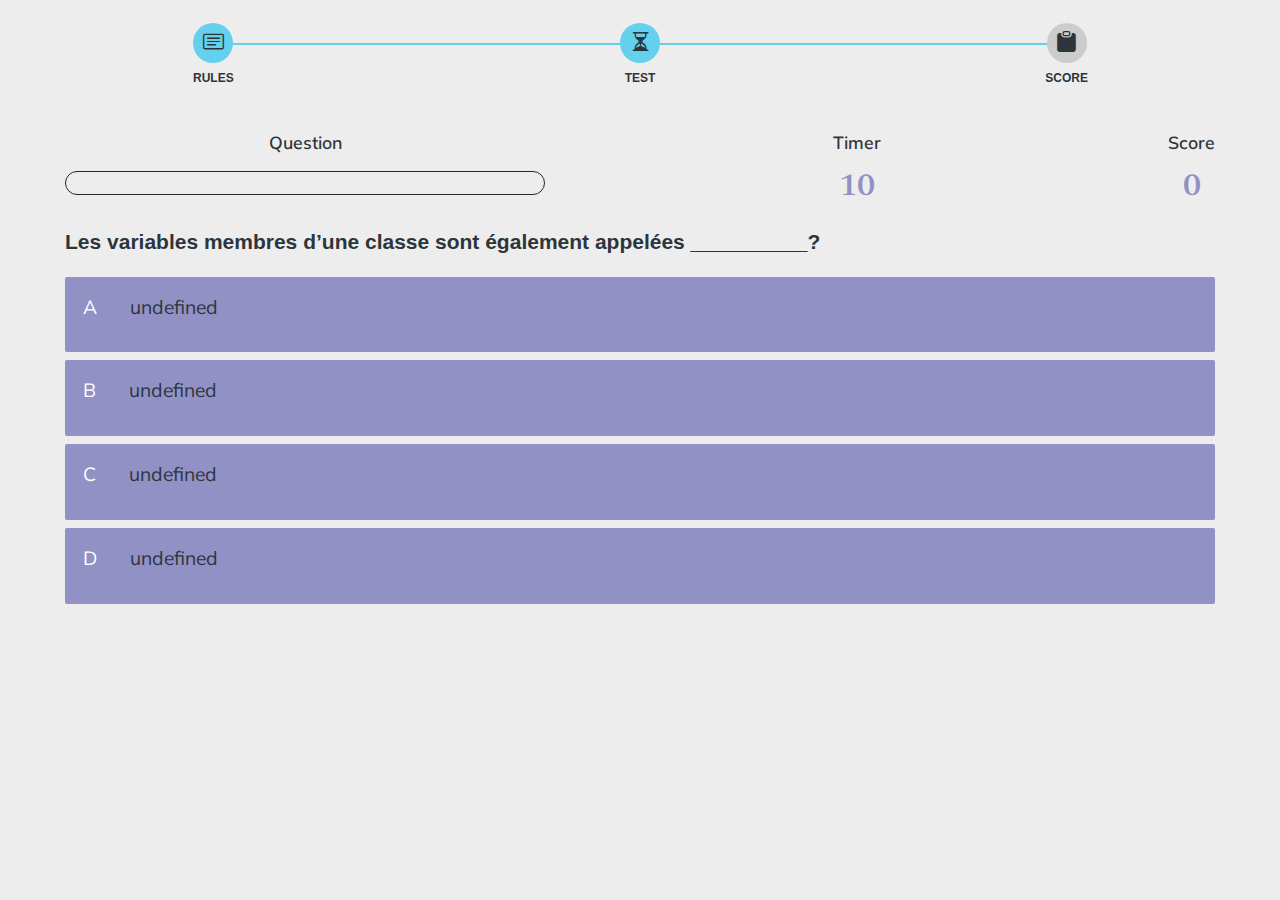
==== quizz.html @ 4777bb87 "added a timer countdown" ====
<!DOCTYPE html>
<html lang="en">
    <head>
        <meta charset="utf-8" />
        <meta name="viewport" content="width=device-width, initial-scale=1, shrink-to-fit=no" />
        <meta name="description" content="" />
        <meta name="author" content="" />
        <title>PHP | TEST</title>
    <!-- ================== BEGIN core-css ================== -->
    <link href="https://fonts.googleapis.com/css2?family=Newsreader:ital,wght@0,600;1,600&amp;display=swap" rel="stylesheet" />
    <link href="https://fonts.googleapis.com/css2?family=Mulish:ital,wght@0,300;0,500;0,600;0,700;1,300;1,500;1,600;1,700&amp;display=swap" rel="stylesheet" />
    <link href="https://cdn.jsdelivr.net/npm/bootstrap@5.2.2/dist/css/bootstrap.min.css" rel="stylesheet" integrity="sha384-Zenh87qX5JnK2Jl0vWa8Ck2rdkQ2Bzep5IDxbcnCeuOxjzrPF/et3URy9Bv1WTRi" crossorigin="anonymous">
    <link href="assets/sass/default/app.min.css" rel="stylesheet" />
    <link rel="stylesheet" href="https://cdn.jsdelivr.net/npm/bootstrap-icons@1.5.0/font/bootstrap-icons.css"/>
    <link href="assets/sass/style.css" rel="stylesheet" />
    <!-- ================== END core-css ================== -->
  </head>
  <body id="landing-body">
    <div class="stepper-wrapper mt-4">
      <div class="stepper-item completed active">
        <div class="step-counter"><i class="bi bi-card-text fs-3"></i></div>
        <div class="step-name">RULES</div>
      </div>
      <div class="stepper-item completed active">
        <div class="step-counter"><i class="bi bi-hourglass-split fs-3"></i></div>
        <div class="step-name">TEST</div>
      </div>
      <div class="stepper-item active">
        <div class="step-counter"><i class="bi bi-clipboard-fill fs-3"></i></div>
        <div class="step-name">SCORE</div>
      </div>
    </div>
      <!-- QUIZZ CONTAINER -->
      <div class="container mt-4">
        <div class="justify-center flex-column">
          <div id="box">
            <div class="box-item">
              <p id ="progressText" class="box-para fw-bold">
                Question
              </p>
              <div id="progressBar">
                <div id="progressBarFull"></div>
              </div>
            </div>
            <div class="box-item">
              <p class="box-para fw-bold">
                Timer
              </p>
              <h1 class="box-text" id="timer">30</h1>
            </div>
            <div class="box-item">
              <p class="box-para fw-bold">
                Score
              </p>
              <h1 class="box-text" id="score">0</h1>
            </div>
          </div>
          <h3 id="question" class="mb-4 mt-3">What iS the answer to this question</h3>
          <div class="option-container">
            <p class="option-letter">A</p>
            <p class="option-text" id="option1" data-correct="false">Choice 1</p>
          </div>
          <div class="option-container">
            <p class="option-letter">B</p>
            <p class="option-text" id="option2" data-correct="false">Choice 2</p>
          </div>
          <div class="option-container">
            <p class="option-letter">C</p>
            <p class="option-text" id="option3" data-correct="false">Choice 3</p>
          </div>
          <div class="option-container">
            <p class="option-letter">D</p>
            <p class="option-text" id="option4" data-correct="false">Choice 4</p>
          </div>
        </div>
      </div>
    </body>
    <!-- ================== BEGIN core-js ================== -->
    <!-- JavaScript Bundle with Popper -->
    <script src="https://cdn.jsdelivr.net/npm/bootstrap@5.2.2/dist/js/bootstrap.bundle.min.js" integrity="sha384-OERcA2EqjJCMA+/3y+gxIOqMEjwtxJY7qPCqsdltbNJuaOe923+mo//f6V8Qbsw3" crossorigin="anonymous"></script>
    <script src="./scripts.js" type="module"></script>
    <script src="./data.js"></script>
    <!-- ================== END core-js ================== -->
</html>
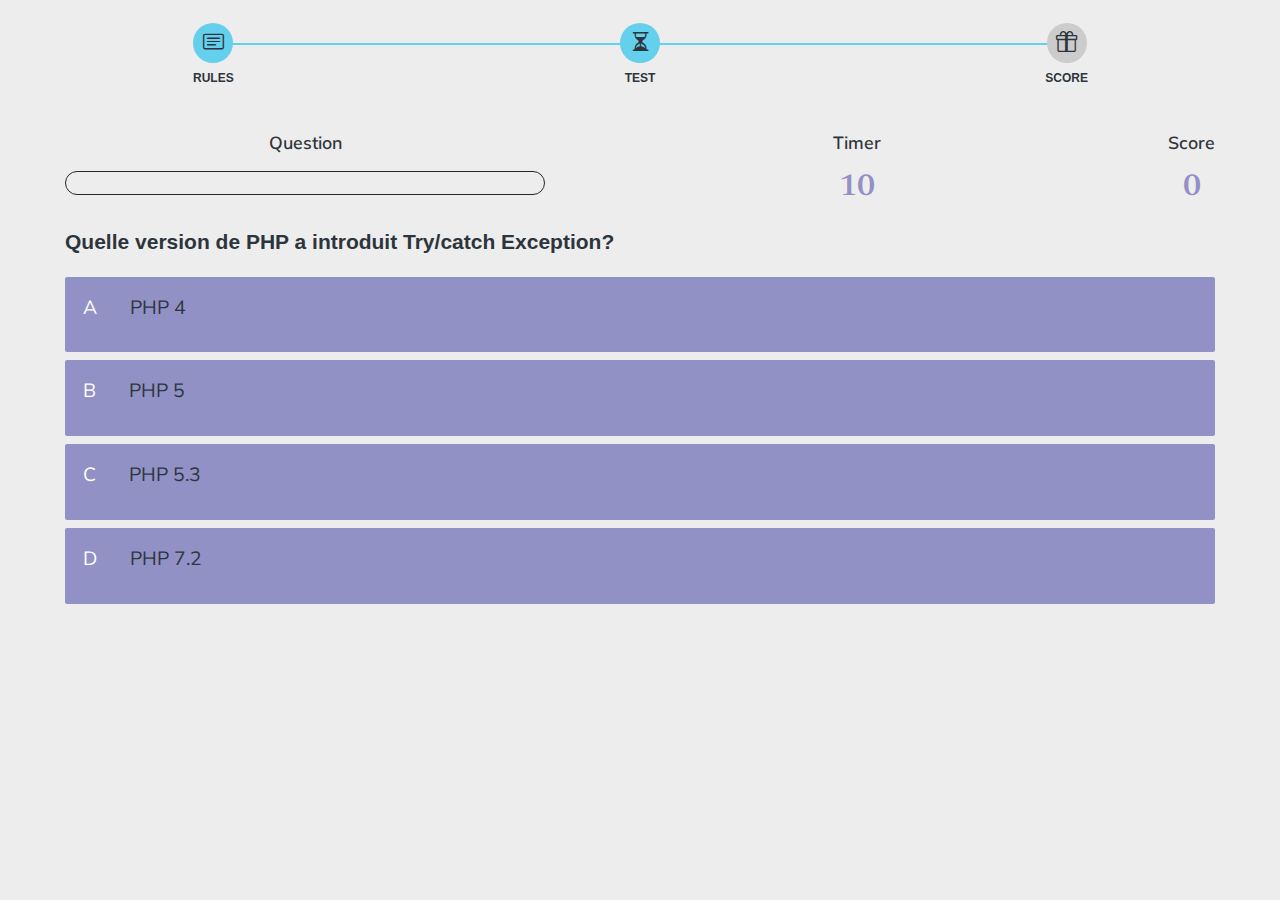
==== commit 9651b6d0: "countdown timer completed" ====
--- a/quizz.html
+++ b/quizz.html
@@ -26,7 +26,7 @@
         <div class="step-name">TEST</div>
       </div>
       <div class="stepper-item active">
-        <div class="step-counter"><i class="bi bi-clipboard-fill fs-3"></i></div>
+        <div class="step-counter"><i class="bi bi-gift fs-3"></i></div>
         <div class="step-name">SCORE</div>
       </div>
     </div>
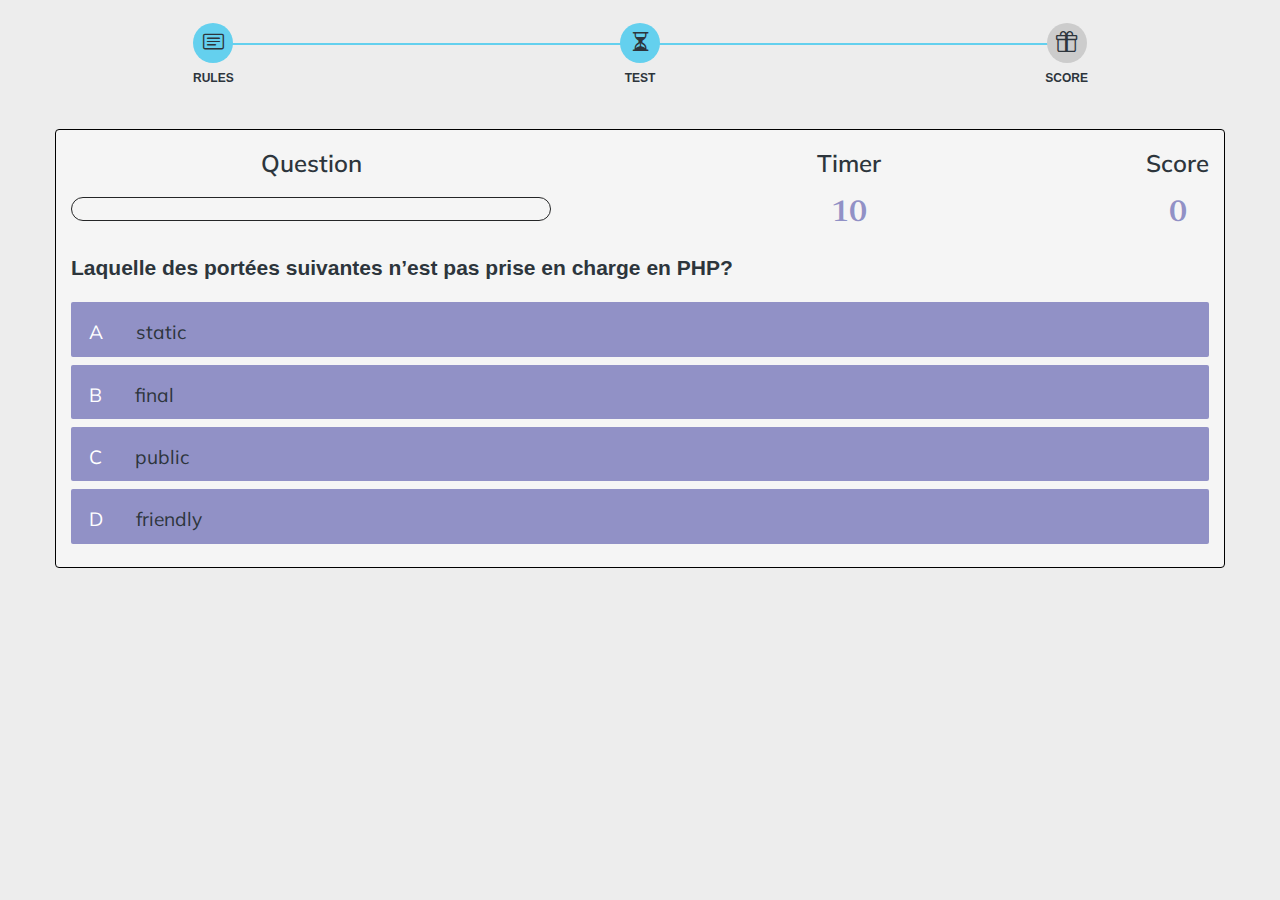
==== commit 675c5afd: "optimized code and added comments to better explain it" ====
--- a/quizz.html
+++ b/quizz.html
@@ -31,7 +31,7 @@
       </div>
     </div>
       <!-- QUIZZ CONTAINER -->
-      <div class="container mt-4">
+      <div class="container mt-4 rounded p-3" style="border: 1px solid black; background-color: whitesmoke;">
         <div class="justify-center flex-column">
           <div id="box">
             <div class="box-item">
@@ -78,7 +78,7 @@
     <!-- ================== BEGIN core-js ================== -->
     <!-- JavaScript Bundle with Popper -->
     <script src="https://cdn.jsdelivr.net/npm/bootstrap@5.2.2/dist/js/bootstrap.bundle.min.js" integrity="sha384-OERcA2EqjJCMA+/3y+gxIOqMEjwtxJY7qPCqsdltbNJuaOe923+mo//f6V8Qbsw3" crossorigin="anonymous"></script>
-    <script src="./scripts.js" type="module"></script>
-    <script src="./data.js"></script>
+    <script src="./assets/js/scripts.js" type="module"></script>
+    <script src="./assets/js/data.js"></script>
     <!-- ================== END core-js ================== -->
 </html>--- a/assets/sass/style.css
+++ b/assets/sass/style.css
@@ -70,6 +70,7 @@
   background: rgb(145, 145, 198);
   font-size: 1.2rem;
   min-width: 4rem;
+  height: 3.4rem;
 }
 .option-container:hover {
   cursor: pointer;
@@ -103,7 +104,7 @@
 
 .box-para {
   text-align: center;
-  font-size: 1.1rem;
+  font-size: 1.5rem;
 }
 
 .box-text {
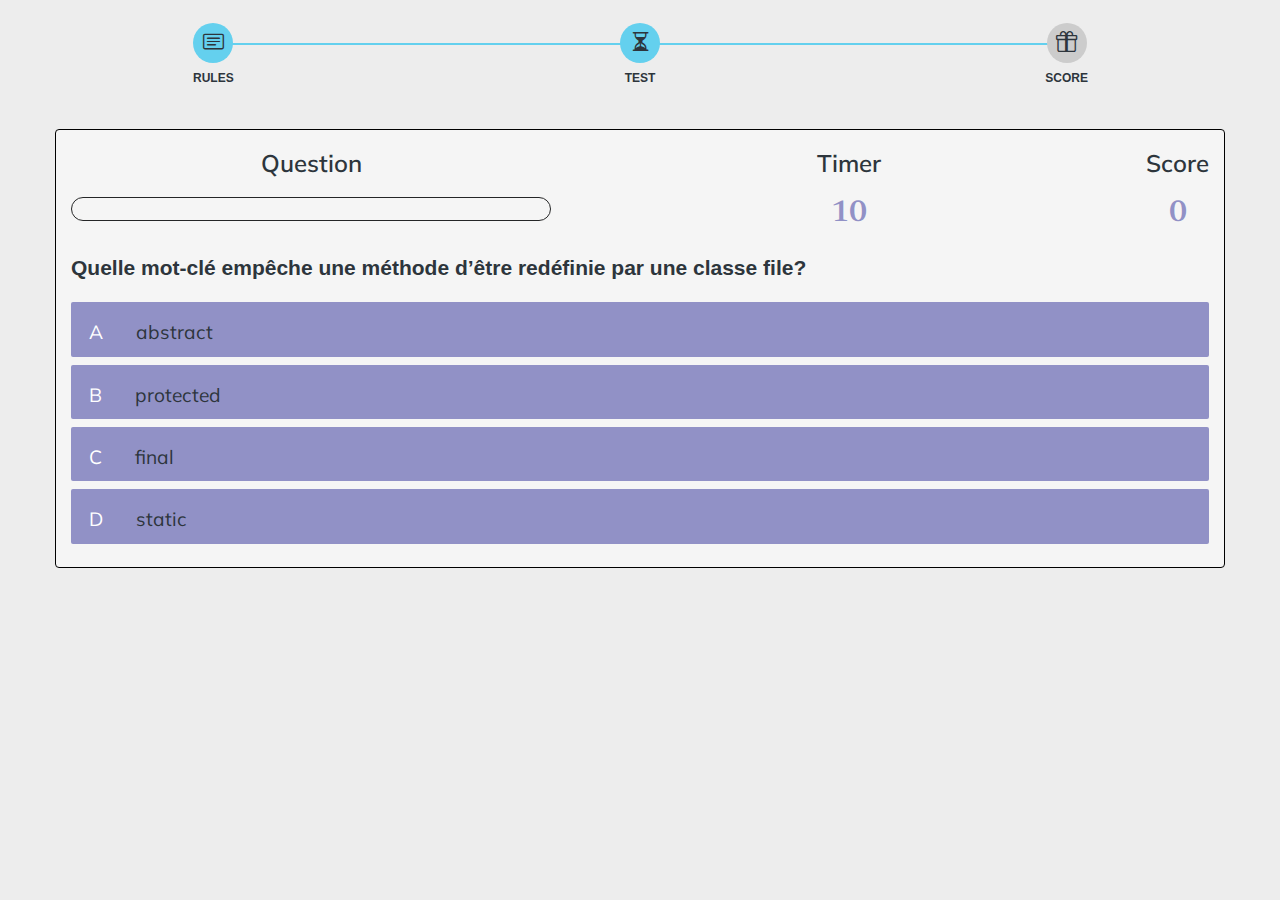
==== commit f7271868: "Optimized code and added comments to better undersa" ====
--- a/quizz.html
+++ b/quizz.html
@@ -55,7 +55,7 @@
               <h1 class="box-text" id="score">0</h1>
             </div>
           </div>
-          <h3 id="question" class="mb-4 mt-3">What iS the answer to this question</h3>
+          <h3 id="question" class="mb-4 mt-3">What is the answer to this question</h3>
           <div class="option-container">
             <p class="option-letter">A</p>
             <p class="option-text" id="option1" data-correct="false">Choice 1</p>
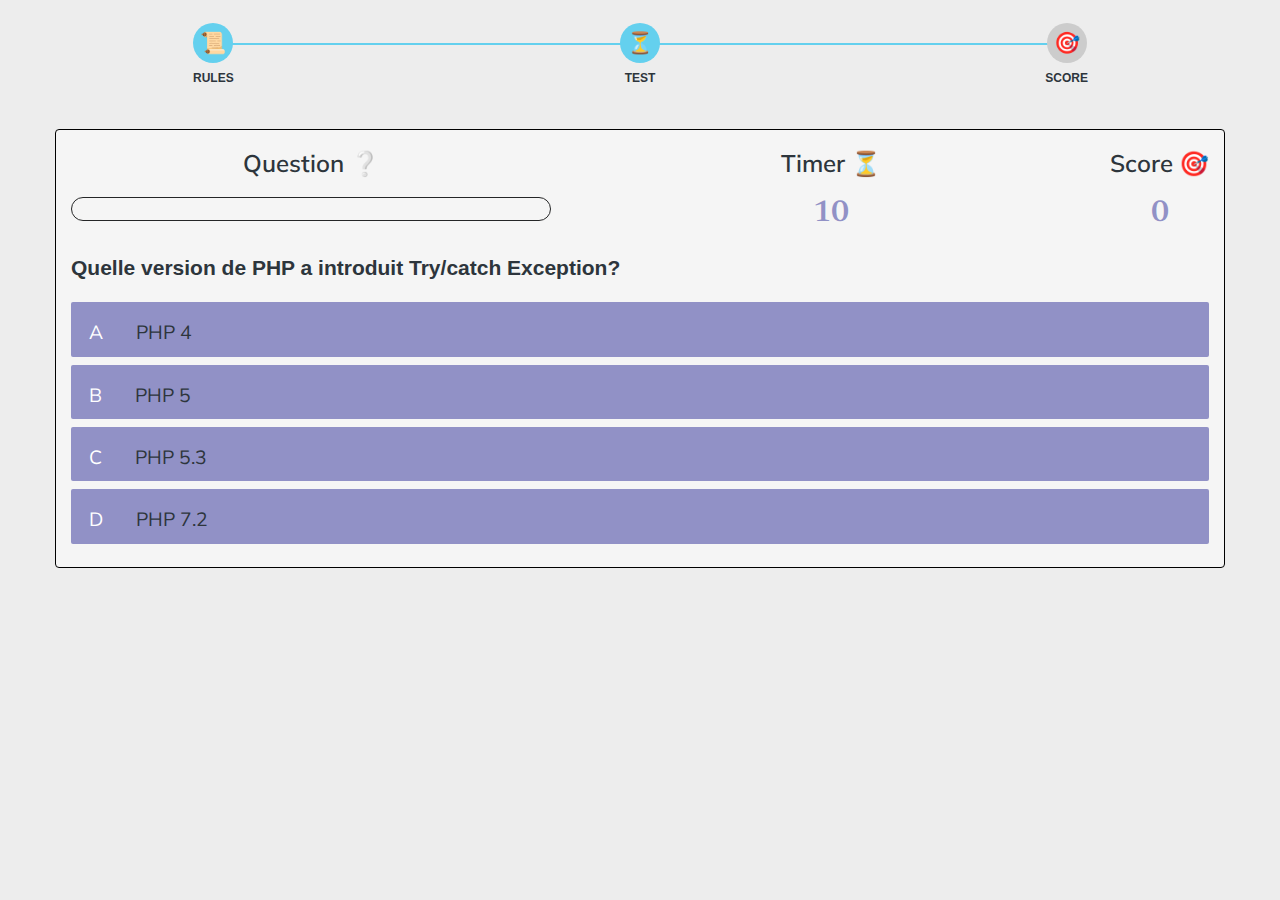
==== commit 950afce1: "changed the questions array structure" ====
--- a/quizz.html
+++ b/quizz.html
@@ -18,15 +18,15 @@
   <body id="landing-body">
     <div class="stepper-wrapper mt-4">
       <div class="stepper-item completed active">
-        <div class="step-counter"><i class="bi bi-card-text fs-3"></i></div>
+        <div class="step-counter fs-3">📜</div>
         <div class="step-name">RULES</div>
       </div>
       <div class="stepper-item completed active">
-        <div class="step-counter"><i class="bi bi-hourglass-split fs-3"></i></div>
+        <div class="step-counter fs-3">⏳</div>
         <div class="step-name">TEST</div>
       </div>
       <div class="stepper-item active">
-        <div class="step-counter"><i class="bi bi-gift fs-3"></i></div>
+        <div class="step-counter fs-3">🎯</div>
         <div class="step-name">SCORE</div>
       </div>
     </div>
@@ -36,21 +36,19 @@
           <div id="box">
             <div class="box-item">
               <p id ="progressText" class="box-para fw-bold">
-                Question
+                Question ❔
               </p>
               <div id="progressBar">
                 <div id="progressBarFull"></div>
               </div>
             </div>
             <div class="box-item">
-              <p class="box-para fw-bold">
-                Timer
-              </p>
+              <p class="box-para fw-bold">Timer ⏳</p>
               <h1 class="box-text" id="timer">30</h1>
             </div>
             <div class="box-item">
               <p class="box-para fw-bold">
-                Score
+                Score 🎯
               </p>
               <h1 class="box-text" id="score">0</h1>
             </div>
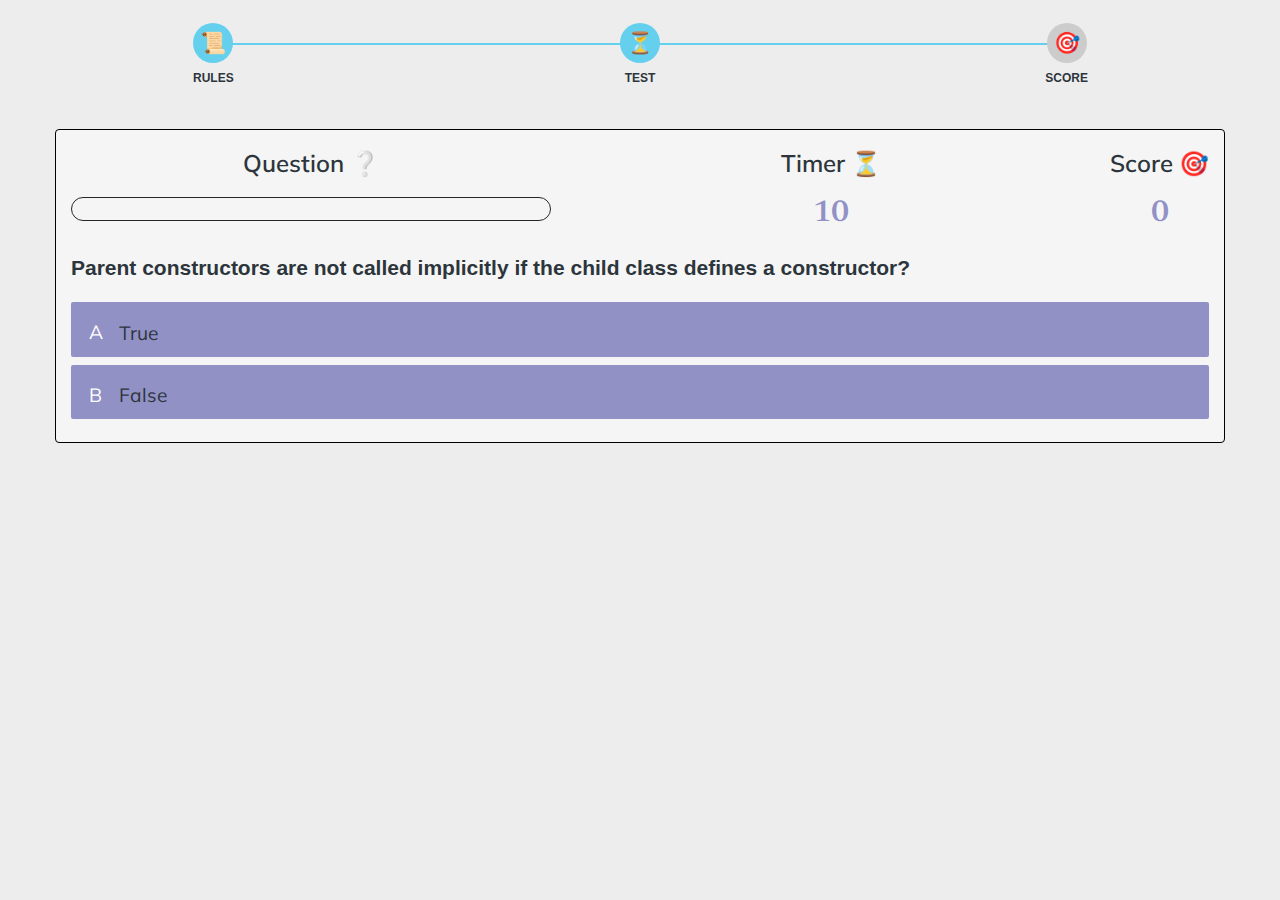
==== commit 871d7e89: "made the options dynamic" ====
--- a/quizz.html
+++ b/quizz.html
@@ -56,19 +56,19 @@
           <h3 id="question" class="mb-4 mt-3">What is the answer to this question</h3>
           <div class="option-container">
             <p class="option-letter">A</p>
-            <p class="option-text" id="option1" data-correct="false">Choice 1</p>
+            <p class="option-text" id="option1" data-correct="false">Option 1</p>
           </div>
           <div class="option-container">
             <p class="option-letter">B</p>
-            <p class="option-text" id="option2" data-correct="false">Choice 2</p>
+            <p class="option-text" id="option2" data-correct="false">Option 2</p>
           </div>
           <div class="option-container">
             <p class="option-letter">C</p>
-            <p class="option-text" id="option3" data-correct="false">Choice 3</p>
+            <p class="option-text" id="option3" data-correct="false">Option 3</p>
           </div>
           <div class="option-container">
             <p class="option-letter">D</p>
-            <p class="option-text" id="option4" data-correct="false">Choice 4</p>
+            <p class="option-text" id="option4" data-correct="false">Option 4</p>
           </div>
         </div>
       </div>
--- a/assets/sass/style.css
+++ b/assets/sass/style.css
@@ -87,6 +87,8 @@
 .option-text {
   padding: 1rem;
   width: 100%;
+  margin-top: -4.7rem;
+  margin-left: 2rem;
 }
 
 .correct {
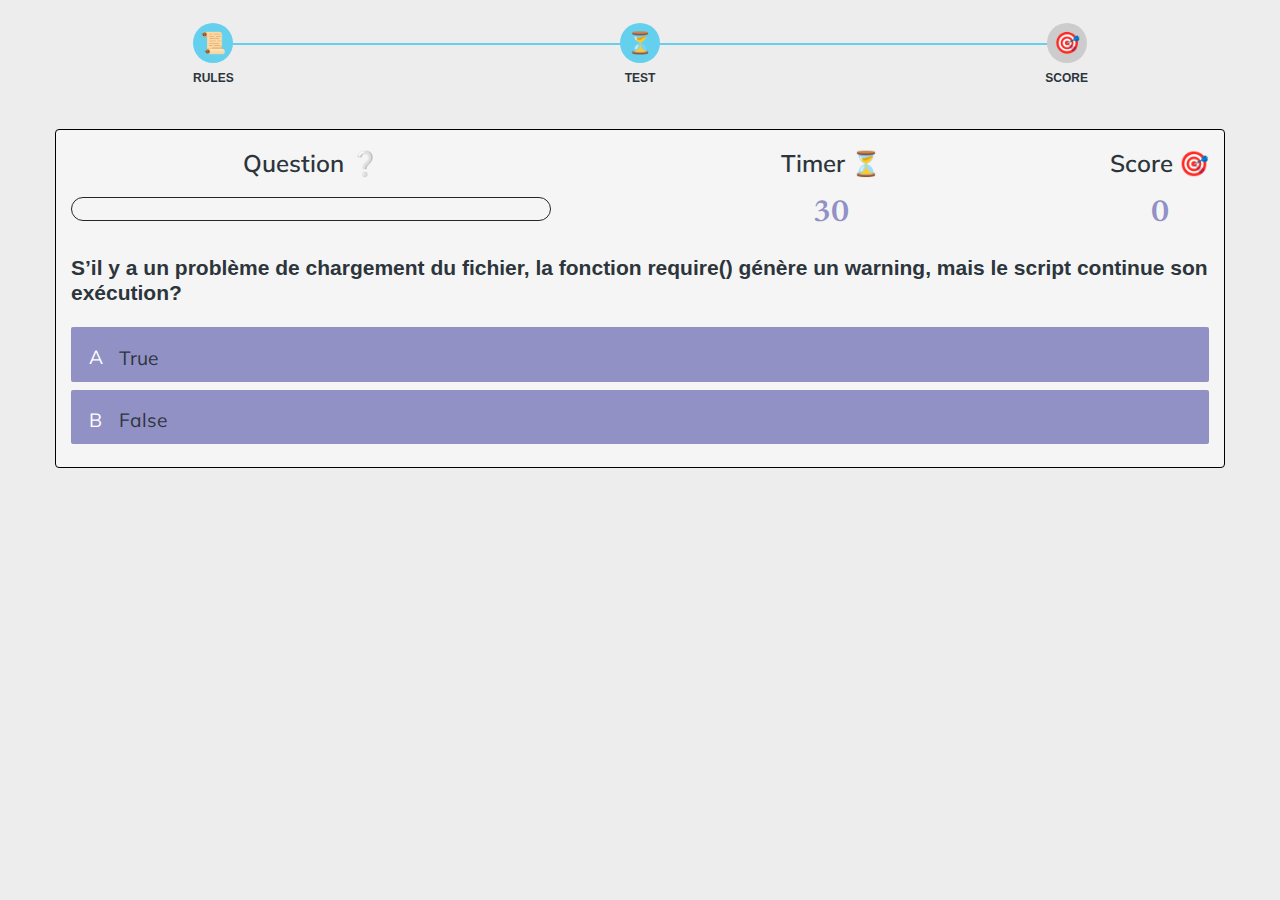
==== commit d0fc5ac8: "Working with 7-1 architecture in sass" ====
--- a/quizz.html
+++ b/quizz.html
@@ -12,7 +12,7 @@
     <link href="https://cdn.jsdelivr.net/npm/bootstrap@5.2.2/dist/css/bootstrap.min.css" rel="stylesheet" integrity="sha384-Zenh87qX5JnK2Jl0vWa8Ck2rdkQ2Bzep5IDxbcnCeuOxjzrPF/et3URy9Bv1WTRi" crossorigin="anonymous">
     <link href="assets/sass/default/app.min.css" rel="stylesheet" />
     <link rel="stylesheet" href="https://cdn.jsdelivr.net/npm/bootstrap-icons@1.5.0/font/bootstrap-icons.css"/>
-    <link href="assets/sass/style.css" rel="stylesheet" />
+    <link href="assets/sass/main.css" rel="stylesheet" />
     <!-- ================== END core-css ================== -->
   </head>
   <body id="landing-body">
--- a/assets/sass/main.css
+++ b/assets/sass/main.css
@@ -0,0 +1,219 @@
+/* -------------------------------------------------------------------------- */
+/*                                  Pages                                     */
+/* -------------------------------------------------------------------------- */
+#landing-body {
+  min-height: 100vh;
+  display: flex;
+  flex-direction: column;
+  background-color: rgb(237, 237, 237);
+}
+
+#landing-section {
+  margin: auto;
+}
+
+a {
+  color: #ffffff;
+  text-decoration: none;
+  transition: 0.5s;
+}
+a:hover {
+  color: #00c9c8;
+}
+
+textarea:focus,
+input:focus,
+select:focus,
+button:focus {
+  box-shadow: 0 0 0 0;
+  border: 0 none;
+  outline: 0;
+}
+
+h1 {
+  font-weight: 600;
+  line-height: 1.2;
+  font-family: "Newsreader";
+}
+
+p {
+  font-family: "Mulish";
+}
+
+.landing-img {
+  display: flex;
+  justify-content: center;
+  align-items: center;
+}
+
+.option-container {
+  display: flex;
+  margin-bottom: 0.5rem;
+  width: 100%;
+  border-radius: 2px;
+  background: rgb(145, 145, 198);
+  font-size: 1.2rem;
+  min-width: 4rem;
+  height: 3.4rem;
+}
+.option-container:hover {
+  cursor: pointer;
+  box-shadow: 0 0.4rem 1.4rem 0 rgb(127, 127, 211);
+  transform: scale(1.02);
+  transform: transform 100ms;
+}
+
+.option-letter {
+  padding: 1rem 1.1rem;
+  color: white;
+}
+
+.option-text {
+  padding: 1rem;
+  width: 100%;
+  margin-top: -4.7rem;
+  margin-left: 2rem;
+}
+
+.correct {
+  background: linear-gradient(32deg, rgb(140, 209, 140), rgb(104, 194, 104) 100%);
+}
+
+.incorrect {
+  background: linear-gradient(32deg, rgb(216, 78, 78), rgb(235, 61, 61) 100%);
+}
+
+#box {
+  display: flex;
+  justify-content: space-between;
+}
+
+.box-para {
+  text-align: center;
+  font-size: 1.5rem;
+}
+
+.box-text {
+  text-align: center;
+  color: rgb(145, 145, 198);
+}
+
+@media screen and (max-width: 768px) {
+  .option-container {
+    min-width: 2rem;
+  }
+}
+/* -------------------------------------------------------------------------- */
+/*                                   Layout                                   */
+/* -------------------------------------------------------------------------- */
+header {
+  display: flex;
+  justify-content: center;
+  align-items: center;
+  width: 100%;
+  height: 100px;
+  padding: 30px 0;
+  background-color: #a1c2e8;
+  grid-area: header;
+}
+
+.foot-item {
+  text-decoration: none;
+}
+
+/* -------------------------------------------------------------------------- */
+/*                                  Components                                */
+/* -------------------------------------------------------------------------- */
+.stepper-wrapper {
+  margin-top: auto;
+  display: flex;
+  justify-content: space-between;
+  margin-bottom: 20px;
+}
+
+.stepper-item {
+  position: relative;
+  display: flex;
+  flex-direction: column;
+  align-items: center;
+  flex: 1;
+}
+@media (max-width: 768px) {
+  .stepper-item {
+    font-size: 12px;
+  }
+}
+
+.stepper-item::before {
+  position: absolute;
+  content: "";
+  border-bottom: 2px solid #ccc;
+  width: 100%;
+  top: 20px;
+  left: -50%;
+  z-index: 2;
+}
+
+.stepper-item::after {
+  position: absolute;
+  content: "";
+  border-bottom: 2px solid #ccc;
+  width: 100%;
+  top: 20px;
+  left: 50%;
+  z-index: 2;
+}
+
+.stepper-item .step-counter {
+  position: relative;
+  z-index: 5;
+  display: flex;
+  justify-content: center;
+  align-items: center;
+  width: 40px;
+  height: 40px;
+  border-radius: 50%;
+  background: #ccc;
+  margin-bottom: 6px;
+}
+
+.stepper-item.active {
+  font-weight: bold;
+}
+
+.stepper-item.completed .step-counter {
+  background-color: rgb(100, 208, 238);
+}
+
+.stepper-item.completed::after {
+  position: absolute;
+  content: "";
+  border-bottom: 2px solid rgb(100, 208, 238);
+  width: 100%;
+  top: 20px;
+  left: 50%;
+  z-index: 3;
+}
+
+.stepper-item:first-child::before {
+  content: none;
+}
+
+.stepper-item:last-child::after {
+  content: none;
+}
+
+#progressBar {
+  width: 30rem;
+  height: 1.5rem;
+  border: 0.1rem solid rgb(37, 38, 39);
+  margin-top: 1rem;
+  border-radius: 40px;
+  overflow: hidden;
+}
+
+#progressBarFull {
+  height: 100%;
+  background: rgb(100, 208, 238);
+  width: 0%;
+}/*# sourceMappingURL=main.css.map */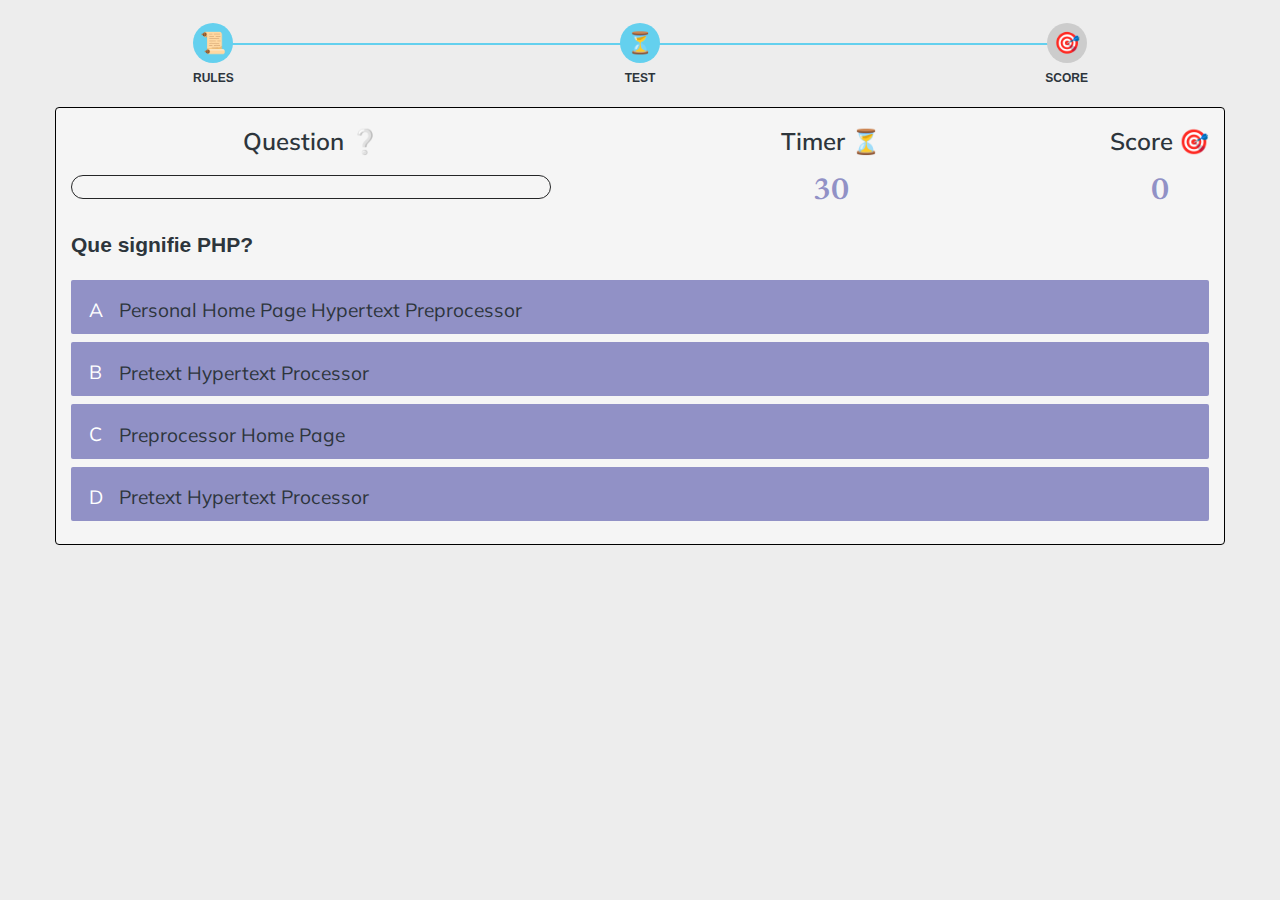
==== commit c560616b: "some minor style changes" ====
--- a/quizz.html
+++ b/quizz.html
@@ -31,7 +31,7 @@
       </div>
     </div>
       <!-- QUIZZ CONTAINER -->
-      <div class="container mt-4 rounded p-3" style="border: 1px solid black; background-color: whitesmoke;">
+      <div class="container rounded p-3" style="border: 1px solid black; background-color: whitesmoke;">
         <div class="justify-center flex-column">
           <div id="box">
             <div class="box-item">
